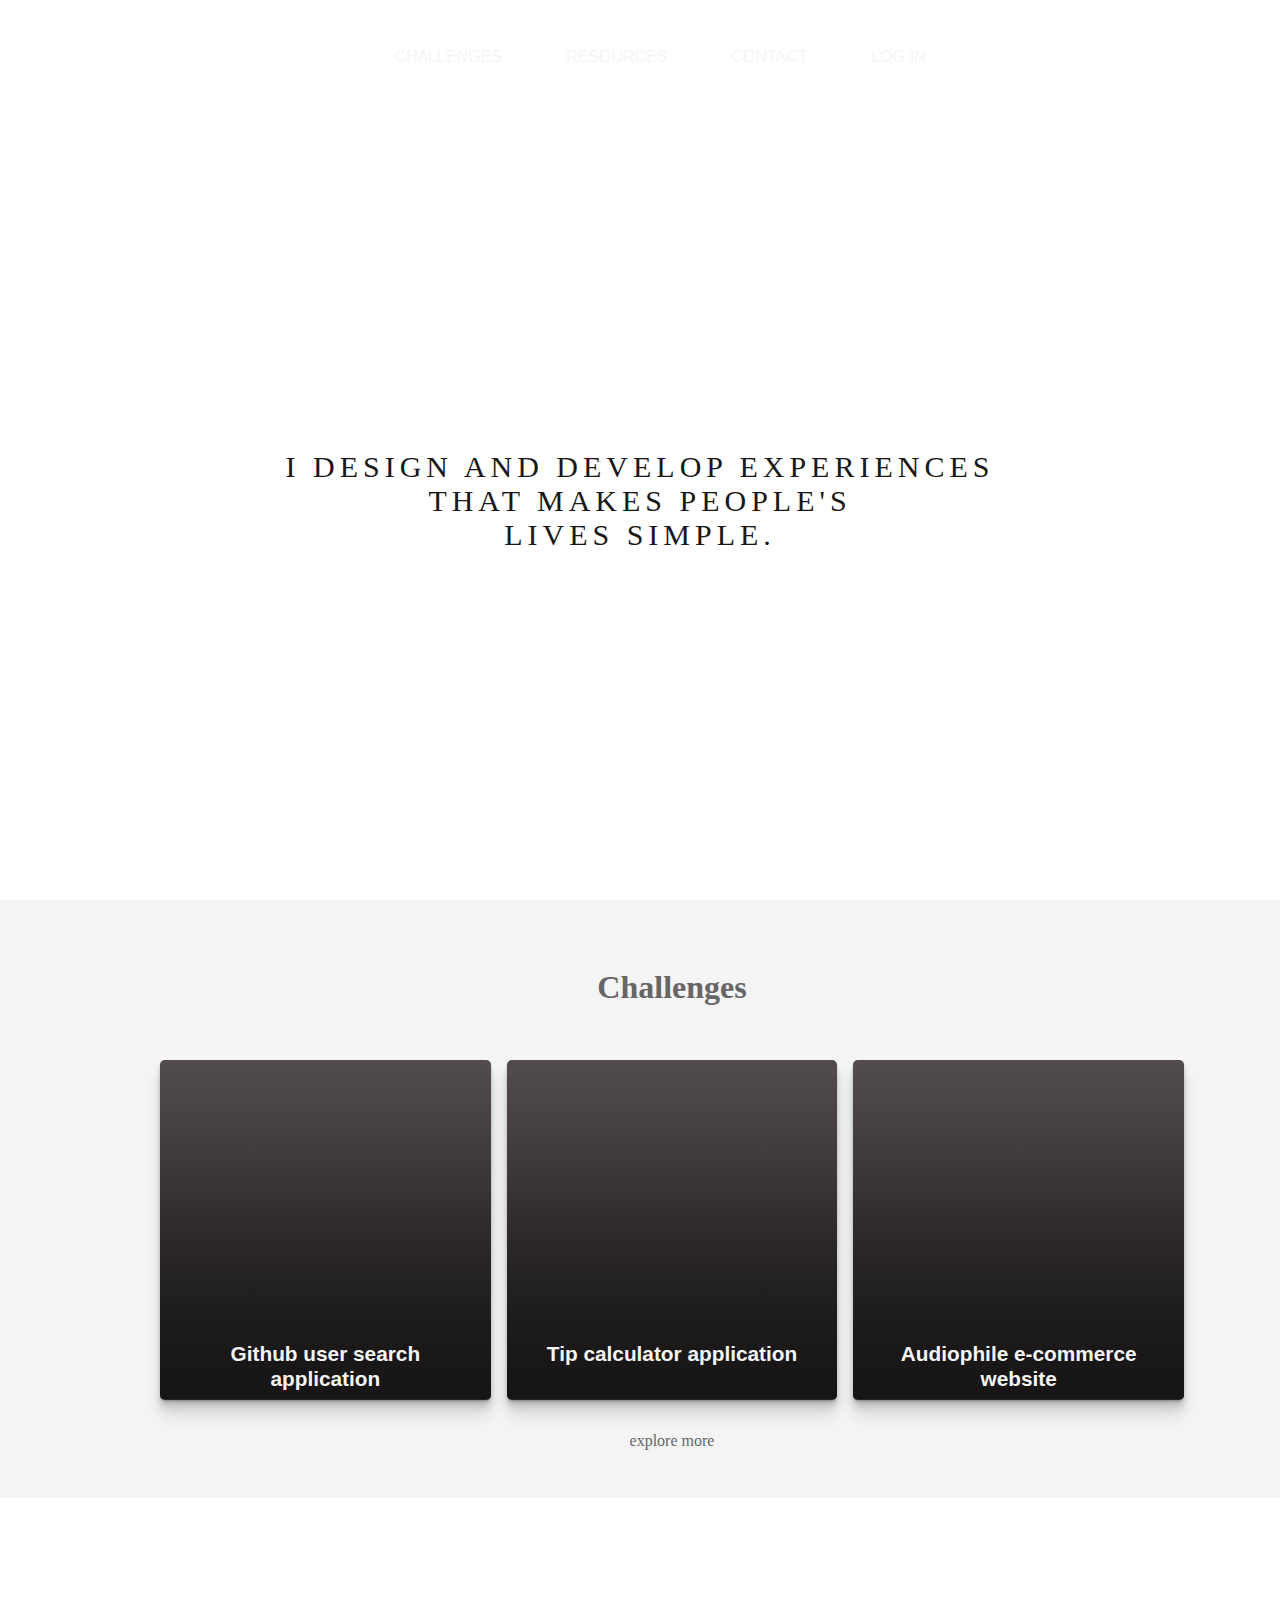
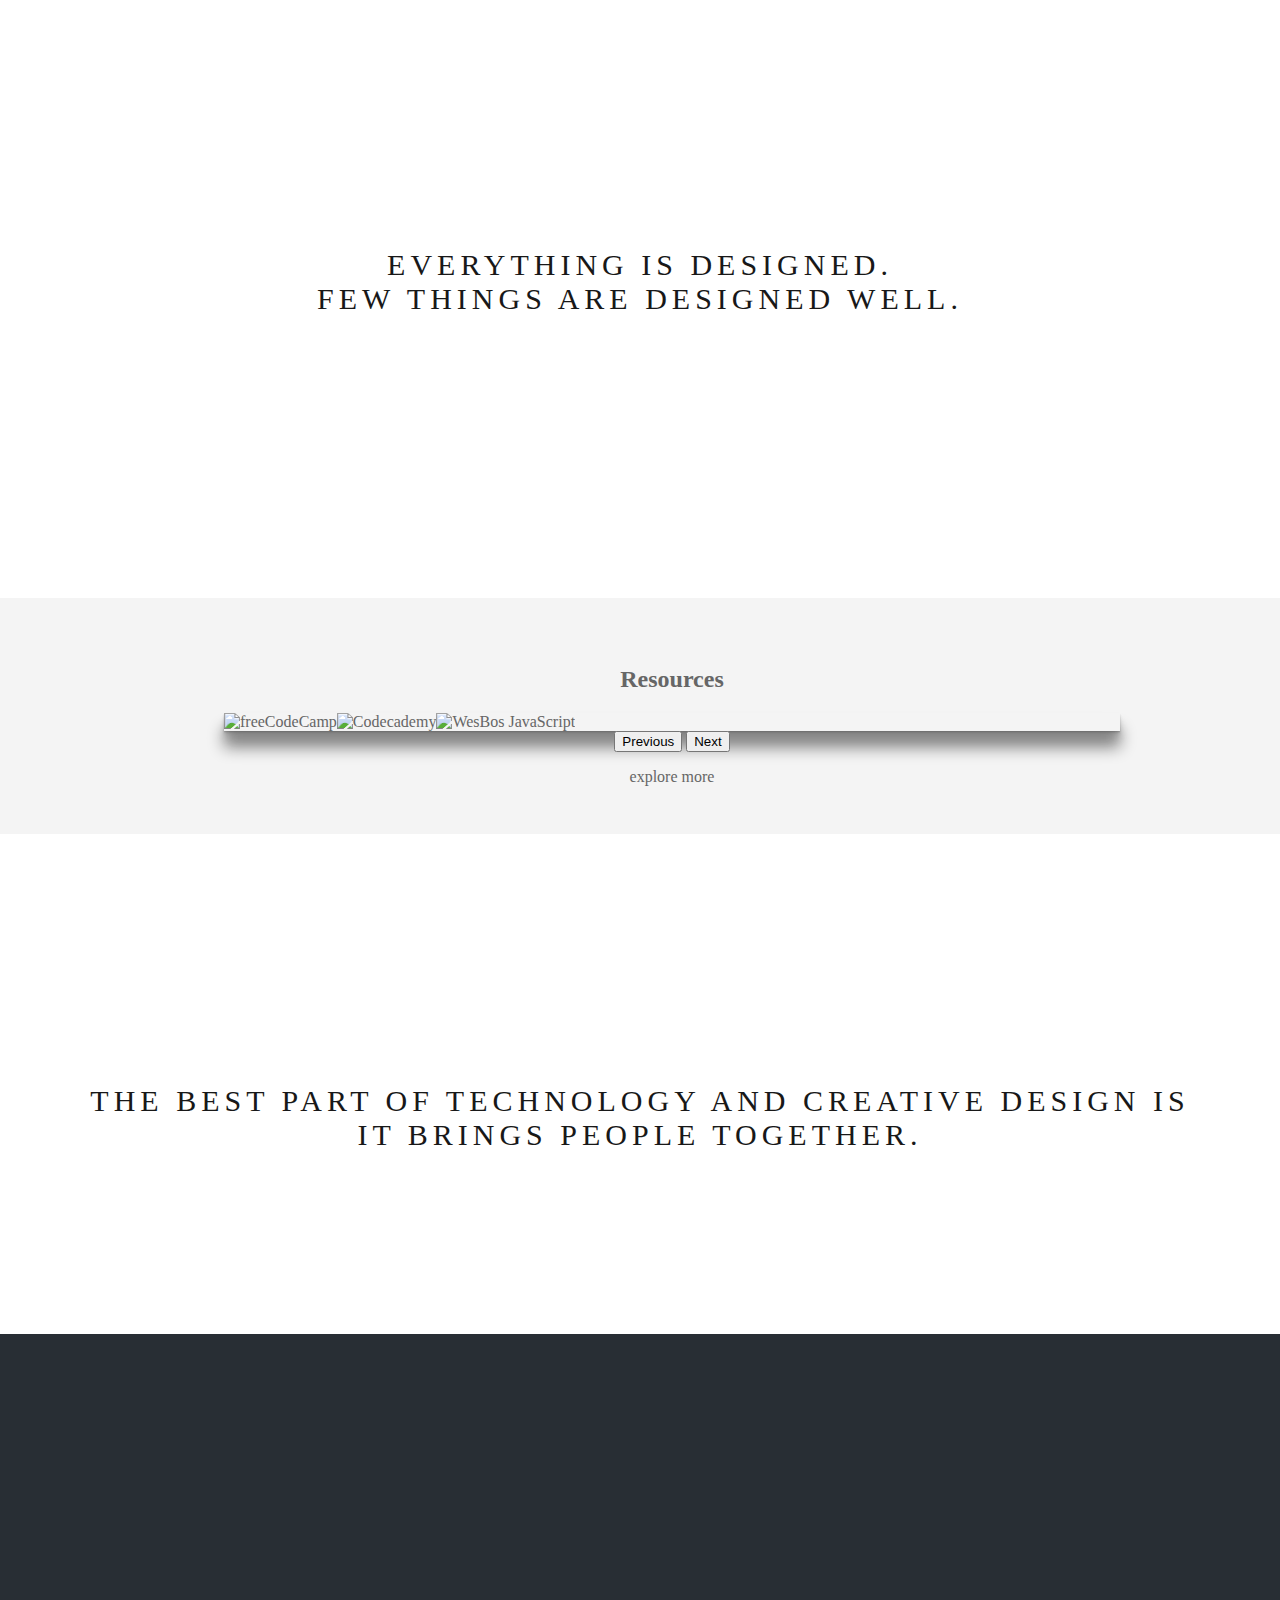
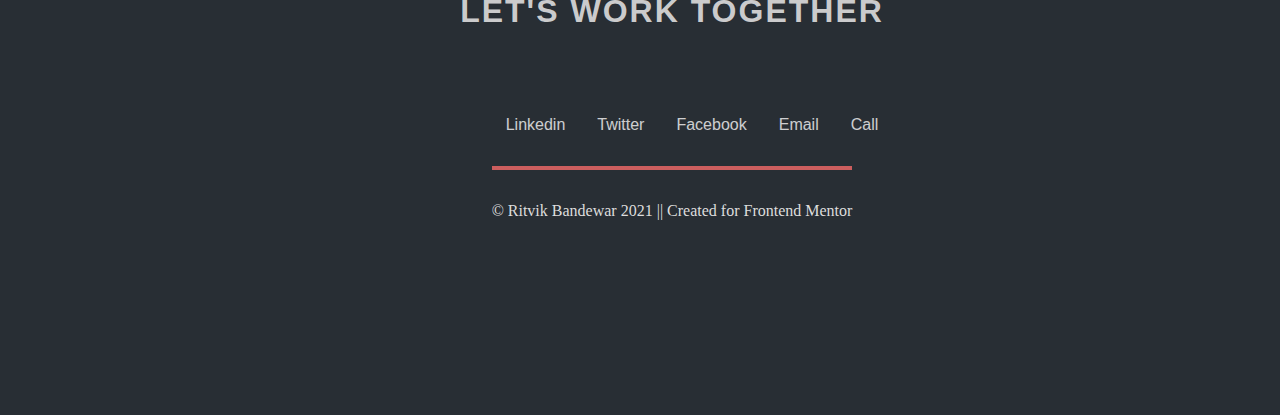
==== index.html @ 83dd07d5 "Add files via upload" ====
<!DOCTYPE html>
<html>
    <head>
        <meta charset="UTF-8">
        <meta name="viewport" content="width=device-width, initial-scale=1.0">
        <meta http-equiv="X-UA-Compatible" content="ie-edge">
        <title>Frontend Mentor | Front-end coding challenges using a real-life workflow</title>
        <link rel="shortcut icon" href="fevicon2.png" type="image/png">
        <!-- CSS only -->
        <link href="https://cdn.jsdelivr.net/npm/bootstrap@5.1.0/dist/css/bootstrap.min.css" rel="stylesheet" integrity="sha384-KyZXEAg3QhqLMpG8r+8fhAXLRk2vvoC2f3B09zVXn8CA5QIVfZOJ3BCsw2P0p/We" crossorigin="anonymous">
        <link rel="stylesheet" href="Style.css">
    </head>
    <body>
      <div class="pimg1">
        <header>
          <nav>
              <ul class="nav-list">
                  <li><a href="#challenges">Challenges</a></li>
                  <li><a href="#resource">Resources</a></li>
                  <li><a href="#contact">Contact</a></li>
                  <li><a href="login.html">log in</a></li>
              </ul>
          </nav>
        </header>
        <div class="ptext">
          <span>I design and develop experiences <br> that makes people's <br> lives simple.</span>
        </div>
      </div>
      <section id="challenges" class="section section-light">
        <h1>Challenges</h1>
        <div class="challenge-flex">
          <div class="challenge-tile">
            <div class="challenge-content">
              <h1 class="title">Github user search application</h1>
              <p class="copy">In this project, you'll use the GitHub users API to pull profile data and display it. It's a great challenge if you're looking to practice working with a 3rd-party API.</p>
              <a href="githubsearch.html" class="cardbtn"><button class="cardbtn2">Try it</button></a>
            </div>
          </div>
          <div class="challenge-tile">
            <div class="challenge-content">
              <h1 class="title">Tip calculator application</h1>
              <p class="copy">This small app is perfect for anyone starting to get to grips with JavaScript. The calculator functionality will be a nice test!</p>
              <a href="Tipcalculator.html" class="cardbtn"><button class="cardbtn2">Try it</button></a>
            </div>
          </div>
          <div class="challenge-tile">
            <div class="challenge-content">
              <h1 class="title">Audiophile e-commerce website</h1>
              <p class="copy">This huge e-commerce challenge will provide an incredible test for your front-end skills. Once you're done, you'll have an amazing project to add to your portfolio!</p>
              <a href="Audiophile.html" class="cardbtn"><button class="cardbtn2">Try it</button></a>
            </div>
          </div>
        </div>
        <footer>explore more</footer>
      </section>

      <div class="pimg2">
        <div class="ptext">
          <span>
            Everything is designed. <br> Few things are designed well.
          </span>
        </div>
      </div>
      <section class="section section-light"  id="resource">
        <h2>Resources</h2>
        <div id="carouselExampleCaptions" class="carousel slide" data-bs-ride="carousel">
          <div class="carousel-inner carousel-style">
            <div class="carousel-item active">
              <img src="freecodecamp.png" class="d-block w-100 carousel-img-style" alt="freeCodeCamp">
            </div>
            <div class="carousel-item">
              <img src="Codecademy.png" class="d-block w-100 carousel-img-style" alt="Codecademy">
            </div>
            <div class="carousel-item">
              <img src="WesBosJS.png" class="d-block w-100 carousel-img-style" alt="WesBos JavaScript">
            </div>
          </div>
          <button class="carousel-control-prev" type="button" data-bs-target="#carouselExampleCaptions" data-bs-slide="prev">
            <span class="carousel-control-prev-icon" aria-hidden="true"></span>
            <span class="visually-hidden">Previous</span>
          </button>
          <button class="carousel-control-next" type="button" data-bs-target="#carouselExampleCaptions" data-bs-slide="next">
            <span class="carousel-control-next-icon" aria-hidden="true"></span>
            <span class="visually-hidden">Next</span>
          </button>
        </div>
        <footer style="margin-top: 1rem;">explore more</footer>
      </section>
      <div class="pimg3">
        <div class="ptext">
          <span>
            The best part of technology and creative design is<br> it brings people together.
          </span>
        </div>
      </div>
    
      <section class="section section-dark contact-section" id="contact">
        <h1 class="heading-style">Let's work together</h1>  
        <div class="contact-style">
          <ul>
            <a href=""><li class="contacts">Linkedin</li></a>
            <a href=""><li class="contacts">Twitter</li></a>
            <a href=""><li class="contacts">Facebook</li></a>
            <a href=""><li class="contacts">Email</li></a>
            <a href=""><li class="contacts">Call</li></a>
          </ul>
        </div>
        <footer class="lastfooter">
          <div>&copy; Ritvik Bandewar 2021 |</div>
          <div>| Created for Frontend Mentor</div>
        </footer>
      </section>  
      
        <!-- JavaScript Bundle with Popper -->
        <script src="https://cdn.jsdelivr.net/npm/bootstrap@5.1.0/dist/js/bootstrap.bundle.min.js" integrity="sha384-U1DAWAznBHeqEIlVSCgzq+c9gqGAJn5c/t99JyeKa9xxaYpSvHU5awsuZVVFIhvj" crossorigin="anonymous"></script>
    </body>
</html>
---- Style.css ----
:root {
  --d: 700ms;
  --e: cubic-bezier(0.19, 1, 0.22, 1);
  --font-sans: "Rubik", sans-serif;
  --font-serif: "Cardo", serif;
}

body, html{
    height: 100%;
    margin: 0%;
}
.pimg1, .pimg2, .pimg3{
    position:relative;
    opacity:0.90;
    background-position:center;
    background-size:cover;
    background-repeat:no-repeat;
  
    /*
      fixed = parallax
      scroll = normal
    */
    background-attachment:fixed;
  }
.pimg1{
    background-image: url('3.jfif');
    min-height: 100%;
    max-width: 100%;
}
.pimg2{
  background-image: url('pimg2.jfif');
  min-height: 700px;
}
.pimg3{
  background-image: url('7.jfif');
  min-height: 500px;
}  
@media(max-width:568px){
    .pimg1, .pimg2, .pimg3{
      background-attachment:scroll;
      width: 100%;
    }
  }

header ,a, ul{
    display: flex;
    flex-direction: row;
    justify-content: center;
    list-style: none;
    text-decoration: none;
    color: #f4f4f4;
    opacity: 0.90;
    font-weight:unset;
    font-family: var(--font-sans);
}

@media (max-width: 980px) {
  html {
      font-size: 16px;
  }
}

@media (max-width: 768px) {
  html {
      font-size: 14px;
  }
}

@media (max-width: 480px) {
  html {
      font-size: 12px;
  }
}
@media (max-width: 480px) {
  .nav-list {
    font-size: 9px;
    padding: 0 0;
    margin: 0 0;
  }
}
a:hover{
    border: none;
    outline: none;
    border-radius: 10px;
    text-decoration: none;
    color:  rgb(6, 17, 27);
}
li{
    margin: 1rem;
}

.nav-list{
  display: flex;
}

.nav-list a{
  display: block;
  padding: 1em;
  text-transform: uppercase; 
}

.ptext{
    position:absolute;
    top: 50%;
    width: 100%;
    text-align: center;
    color: #000;
    letter-spacing: 5px;
    font-size: 30px;
    text-transform: uppercase;
}


/* .ptext .border.trans{
  background-color:transparent;
} */

.section{
    text-align:center;
    padding:3em 2em;
    width: 100%;
    height: fit-content;
}
  
.section-light{
   background-color:#f4f4f4;
   color:#666;
}
  
.section-dark{
   background-color:#282e34;
   color:#ddd;
}

.challenge-flex{
  width: 100%;
  max-width: 1024px;
  margin: 0 auto;
  display: flex;
  justify-content: center;
  gap: 1rem;
  padding: 2rem;
  font-family: var(--font-sans);
}

@media (min-width: 600px) {
  .challenge-flex {
    grid-template-columns: repeat(2, 1fr);
  }
}
@media (min-width: 800px) {
  .challenge-flex {
    grid-template-columns: repeat(4, 1fr);
  }
}

.challenge-tile{
  border-radius: 5px;
  display: flex;
  align-items: flex-end;
  flex-direction: row;
  position:relative;
  overflow: hidden;
  padding: 1rem;
  width: 100%;
  text-align: center;
  color: whitesmoke;
  background-color: rgb(105, 96, 96);
  box-shadow: 0 1px 1px rgba(0, 0, 0, 0.1), 0 2px 2px rgba(0, 0, 0, 0.1), 0 4px 4px rgba(0, 0, 0, 0.1), 0 8px 8px rgba(0, 0, 0, 0.1), 0 16px 16px rgba(0, 0, 0, 0.1);
}

@media screen and (max-width: 700px){
  .challenge-tile{
    height: 350px;
  }
  .challenge-flex{
    display: flex;
    flex-wrap: wrap;
  }
}

.challenge-tile::before{
  content: "";
  position: absolute;  
  top: 0;
  left: 0;
  width: 100%;
  height: 110%;
  background-size: cover;
  background-position:  0 0;
  transition: transform calc(var(--d)*1.5) var(--e);
  pointer-events: none;
}
.challenge-tile::after{
  content: "";
  position: absolute;
  top: 0;
  left: 0;
  width: 100%;
  height: 200%;
  pointer-events: none;
  background-image: linear-gradient(to bottom, rgba(0, 0, 0, 0) 0%, rgba(0, 0, 0, 0.009) 11.7%, rgba(0, 0, 0, 0.034) 22.1%, rgba(0, 0, 0, 0.072) 31.2%, rgba(0, 0, 0, 0.123) 39.4%, rgba(0, 0, 0, 0.182) 46.6%, rgba(0, 0, 0, 0.249) 53.1%, rgba(0, 0, 0, 0.32) 58.9%, rgba(0, 0, 0, 0.394) 64.3%, rgba(0, 0, 0, 0.468) 69.3%, rgba(0, 0, 0, 0.54) 74.1%, rgba(0, 0, 0, 0.607) 78.8%, rgba(0, 0, 0, 0.668) 83.6%, rgba(0, 0, 0, 0.721) 88.7%, rgba(0, 0, 0, 0.762) 94.1%, rgba(0, 0, 0, 0.79) 100%);
  transform: translateY(-50%);
  transition: transform calc(var(--d)*2) var(--e);
}

.challenge-tile:nth-child(1){
  background-image: url('github\ search\ app.jpg');
}
.challenge-tile:nth-child(2){
  background-image: url('Tip\ calculator\ app.jpg');
}
.challenge-tile:nth-child(3){
  background-image: url('audiophile\ webpage.jpg');
}
.challenge-content{
  position: relative;
  display: flex;
  flex-direction: column;
  align-items: center;
  width: 100%;
  object-fit: cover;
  border-radius: 5px 5px 0 0;
  padding: 1rem;
  transition: transform var(--d) var(--e);
  z-index: 1;
}

.challenge-content > * + * {
  margin-top: 1rem;
}

.title{
  font-size: 1.3rem;
  font-weight: bold;
  line-height: 1.2;
}

.copy {
  font-family: var(--font-serif);
  font-size: 1.125rem;
  font-style: italic;
  line-height: 1.35;
}

.cardbtn {
  cursor: pointer;
  font-size: 0.65rem;
  font-weight: bold;
  letter-spacing: 0.025rem;
  text-transform: uppercase;
  color: white;
  background-color: black;
  border: none;
  outline: none;
  margin: 0 auto;
  padding: 1px 10px;
  width: auto;
  border-radius: 5px;
}
.cardbtn:hover {
  background-color: black;
}
.cardbtn:focus {
  outline: 1px dashed yellow;
  outline-offset: 3px;
}
.cardbtn2{
  border: none;
  outline: none;
  margin-bottom: 1.5rem;
  background-color: black;
  color: white;
}
@media (hover:hover) and (min-width: 600px){
  .challenge-tile{
    transform: translateY(0);
  }
  .challenge-content{
    transform: translateY(calc(100% - 4.5rem));
  }
  .challenge-content > *  :not(.title){
    /* opacity: 0; */
    transform: translateY(1rem);
    transition: transform var(--d) var(--e), opacity var(--d) var(--e);
  }


  .challenge-tile:hover,
.challenge-tile:focus-within {
    align-items: center;
  }
  .challenge-tile:hover:before,
.challenge-tile:focus-within:before {
    transform: translateY(-4%);
  }
  .challenge-tile:hover:after,
.challenge-tile:focus-within:after {
    transform: translateY(-50%);
  }
  .challenge-tile:hover .challenge-content,
.challenge-tile:focus-within .challenge-content {
    transform: translateY(0);
  }
  .challenge-tile:hover .challenge-content > *:not(.title),
.challenge-tile:focus-within .challenge-content > *:not(.title) {
    opacity: 1;
    transform: translateY(0);
    transition-delay: calc(var(--d) / 8);
  }

.challenge-tile:focus-within:before, .challenge-tile:focus-within:after,
.challenge-tile:focus-within .challenge-content,
.challenge-tile:focus-within .challenge-content > *:not(.title) {
    transition-duration: 0s;
  }
}

/* for carousel */
.carousel-style{
  display: flex;
  width: 70%;
  height: 50%;
  margin: 0 auto;
  box-shadow: 0 1px 1px rgba(0, 0, 0, 0.1), 0 2px 2px rgba(0, 0, 0, 0.1), 0 4px 4px rgba(0, 0, 0, 0.1), 0 8px 8px rgba(0, 0, 0, 0.1), 0 16px 16px rgba(0, 0, 0, 0.486);
}
/* .carousel-caption-style{
  position:absolute;
  text-align: center;
  color: #000;
  letter-spacing: 5px;
  font-size: 30px;
  text-transform: uppercase;  
} */
/* .carousel-caption-style{
  top: 80%;
  color: #000;
} */
.carousel-img-style{
  background-size: cover;
  width: 400px;
  height: 450px;
}
@media (max-width: 800px){
  .carousel-img-style{
    background-size: cover;
    width: fit-content;
    height: fit-content;
  }
}

/* for contacts */
.contact-section{
  height: 65vh;
  display: flex;
  flex-direction: column;
  justify-content: center;
  align-items: center;
}
.heading-style{
  font-family: var(--font-sans);
  letter-spacing: 2px;
  text-transform: uppercase;
  opacity: 0.90;
  margin-top: 3em;
}
.contact-style{
  display: flex;
  justify-content: center;
  gap: 2em;
  margin-top: 2em;
}

.contacts{
  display: flex;
  justify-content: center;
  color: #f4f4f4;
  transition: transform 0.3s ease-out;
  transform: translateY(0);
}
@media screen and (max-width: 400px) {
  .contact-style{
    display: flex;
    justify-content: center;
    font-size: 12px;
  }
  .section-dark{
    height: max-content;   
  }
}
.contacts:hover{
  color: #f4f4f4; 
  transform: translateY(10px);
}

.lastfooter{
  display: flex;
  padding: 2em 0;
  justify-content: space-evenly;
  border-top: 4px solid rgb(204, 94, 94);
}
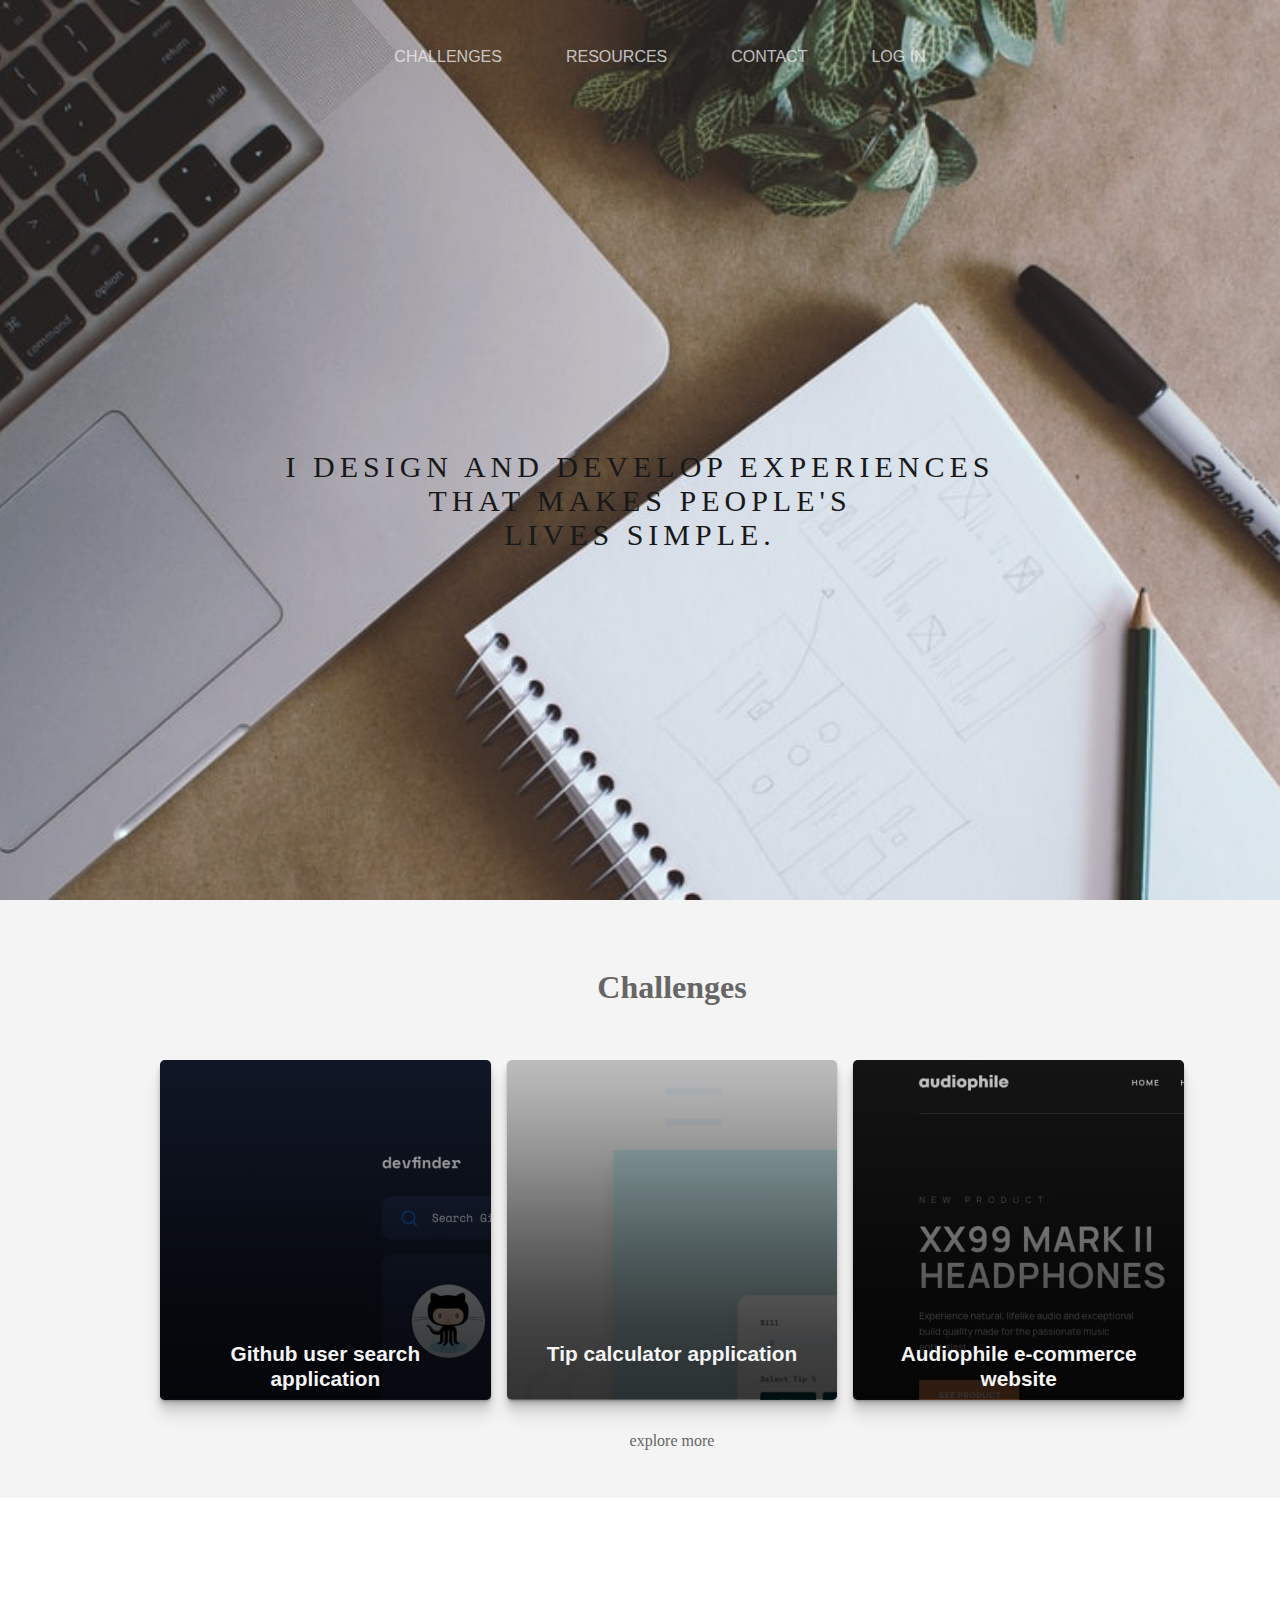
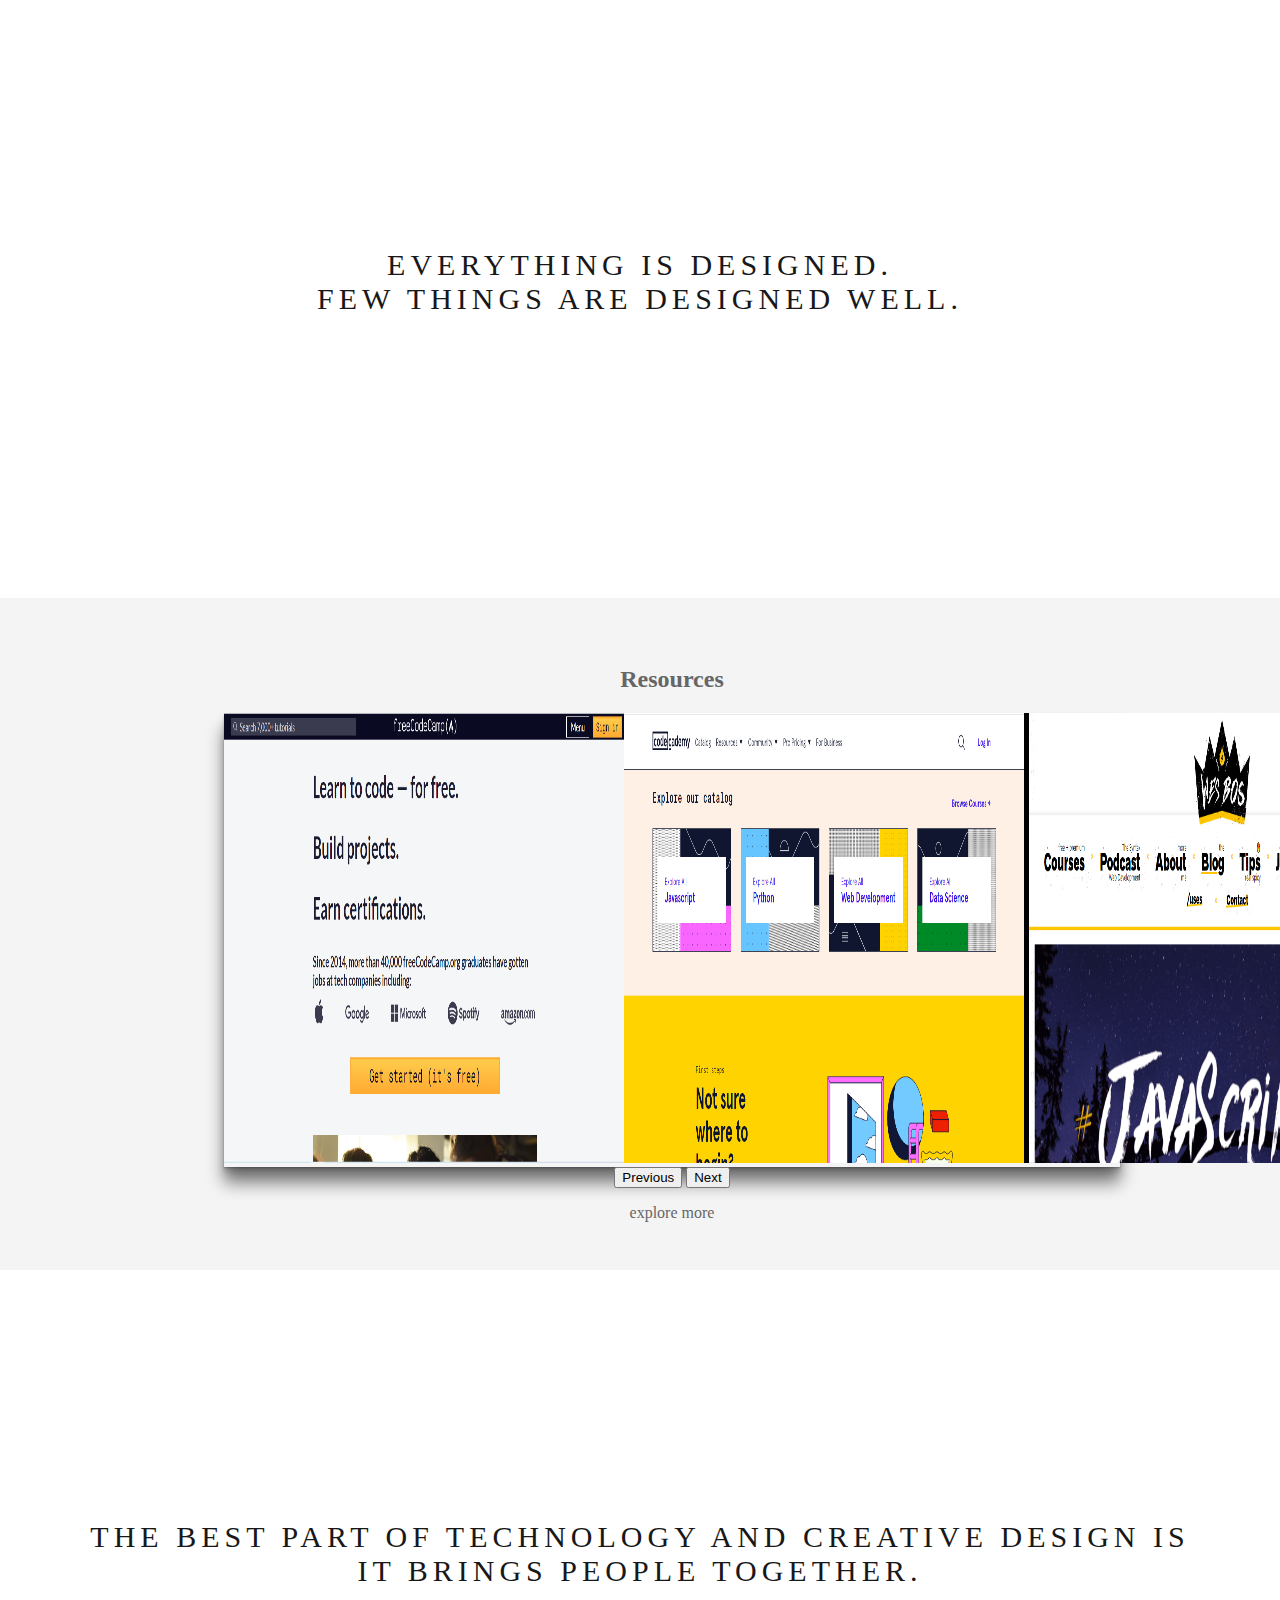
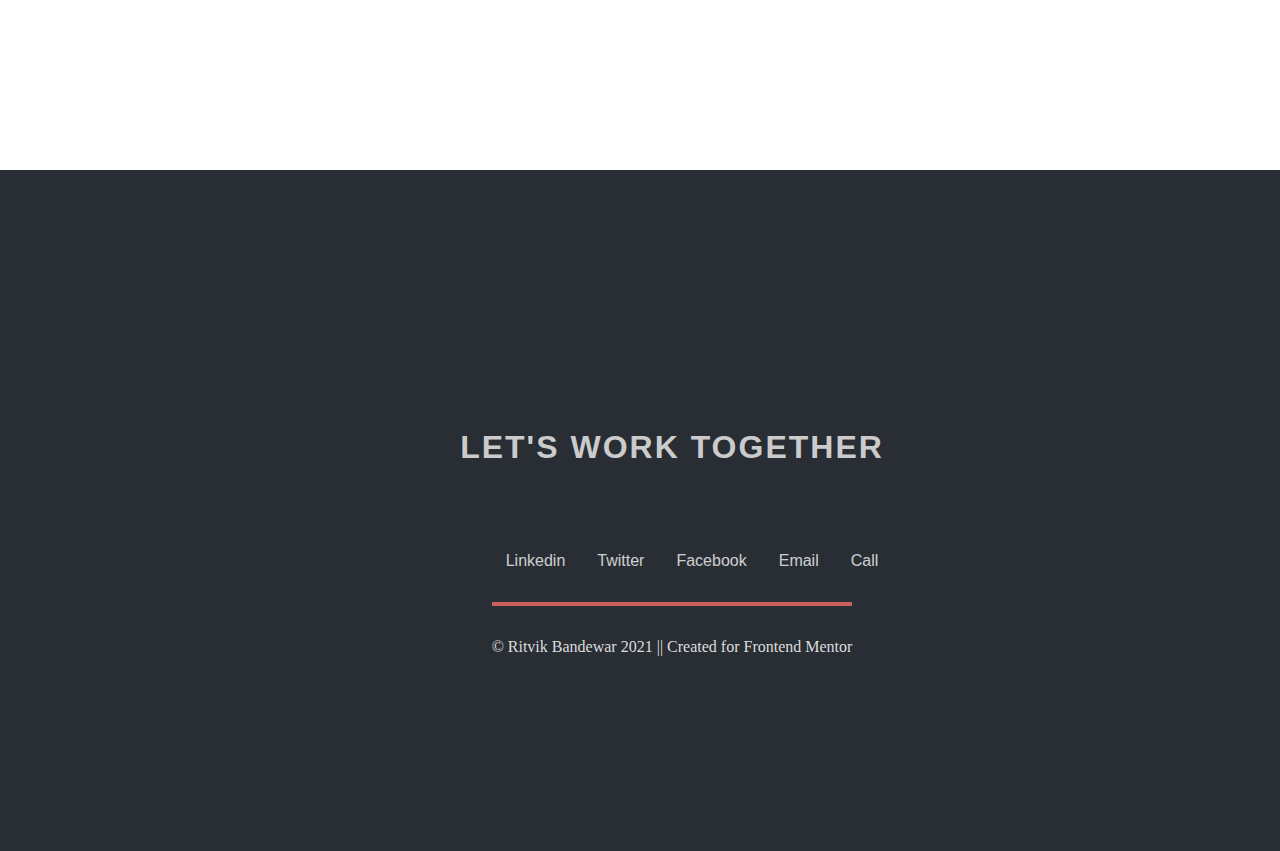
==== commit 72372c56: "Add files via upload" ====
--- a/index.html
+++ b/index.html
@@ -5,7 +5,7 @@
         <meta name="viewport" content="width=device-width, initial-scale=1.0">
         <meta http-equiv="X-UA-Compatible" content="ie-edge">
         <title>Frontend Mentor | Front-end coding challenges using a real-life workflow</title>
-        <link rel="shortcut icon" href="fevicon2.png" type="image/png">
+        <link rel="shortcut icon" href="images/fevicon2.png" type="image/png">
         <!-- CSS only -->
         <link href="https://cdn.jsdelivr.net/npm/bootstrap@5.1.0/dist/css/bootstrap.min.css" rel="stylesheet" integrity="sha384-KyZXEAg3QhqLMpG8r+8fhAXLRk2vvoC2f3B09zVXn8CA5QIVfZOJ3BCsw2P0p/We" crossorigin="anonymous">
         <link rel="stylesheet" href="Style.css">
@@ -66,13 +66,13 @@
         <div id="carouselExampleCaptions" class="carousel slide" data-bs-ride="carousel">
           <div class="carousel-inner carousel-style">
             <div class="carousel-item active">
-              <img src="freecodecamp.png" class="d-block w-100 carousel-img-style" alt="freeCodeCamp">
+              <img src="images/freecodecamp.png" class="d-block w-100 carousel-img-style" alt="freeCodeCamp">
             </div>
             <div class="carousel-item">
-              <img src="Codecademy.png" class="d-block w-100 carousel-img-style" alt="Codecademy">
+              <img src="images/Codecademy.png" class="d-block w-100 carousel-img-style" alt="Codecademy">
             </div>
             <div class="carousel-item">
-              <img src="WesBosJS.png" class="d-block w-100 carousel-img-style" alt="WesBos JavaScript">
+              <img src="images/WesBosJS.png" class="d-block w-100 carousel-img-style" alt="WesBos JavaScript">
             </div>
           </div>
           <button class="carousel-control-prev" type="button" data-bs-target="#carouselExampleCaptions" data-bs-slide="prev">
--- a/Style.css
+++ b/Style.css
@@ -23,16 +23,16 @@
     background-attachment:fixed;
   }
 .pimg1{
-    background-image: url('3.jfif');
+    background-image: url('images/3.jfif');
     min-height: 100%;
     max-width: 100%;
 }
 .pimg2{
-  background-image: url('pimg2.jfif');
+  background-image: url('images/pimg2.jfif');
   min-height: 700px;
 }
 .pimg3{
-  background-image: url('7.jfif');
+  background-image: url('images/7.jfif');
   min-height: 500px;
 }  
 @media(max-width:568px){
@@ -205,13 +205,13 @@
 }
 
 .challenge-tile:nth-child(1){
-  background-image: url('github\ search\ app.jpg');
+  background-image: url('images/github\ search\ app.jpg');
 }
 .challenge-tile:nth-child(2){
-  background-image: url('Tip\ calculator\ app.jpg');
+  background-image: url('images/Tip\ calculator\ app.jpg');
 }
 .challenge-tile:nth-child(3){
-  background-image: url('audiophile\ webpage.jpg');
+  background-image: url('images/audiophile\ desktop.jpg');
 }
 .challenge-content{
   position: relative;
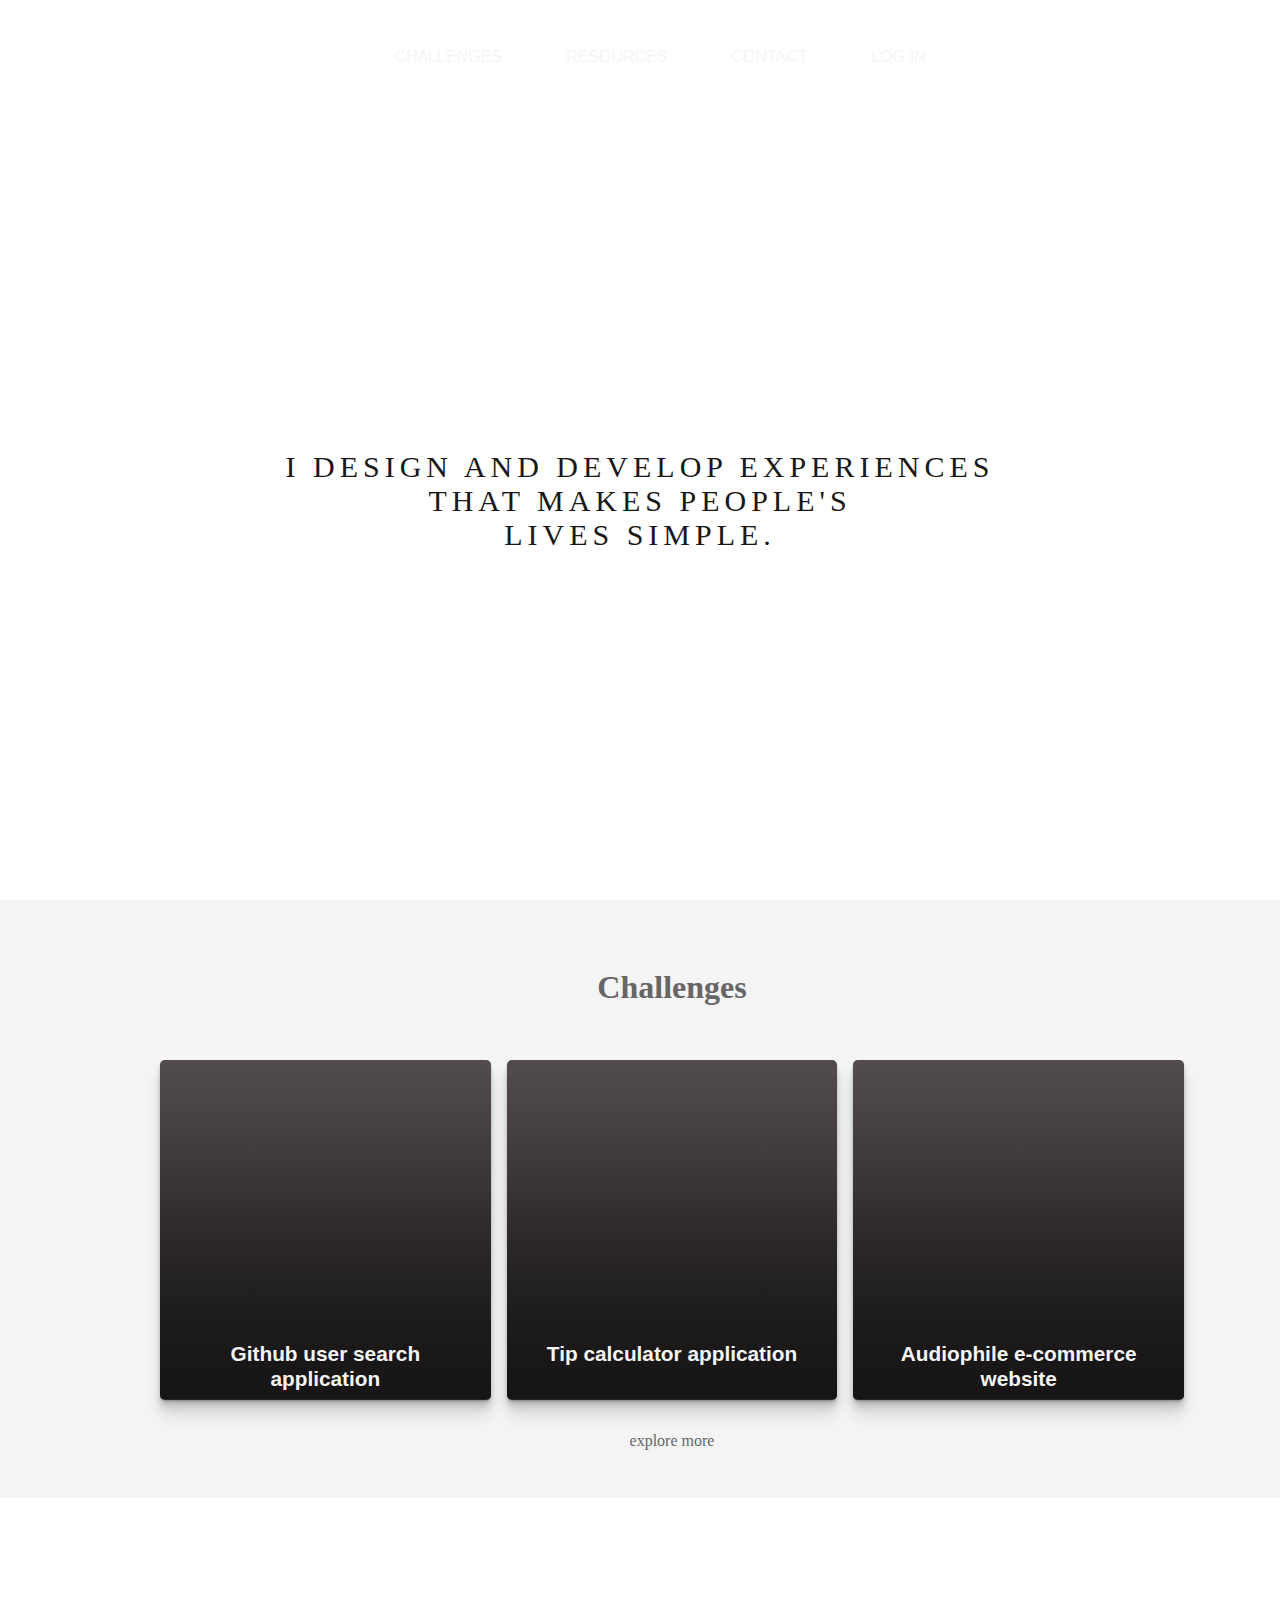
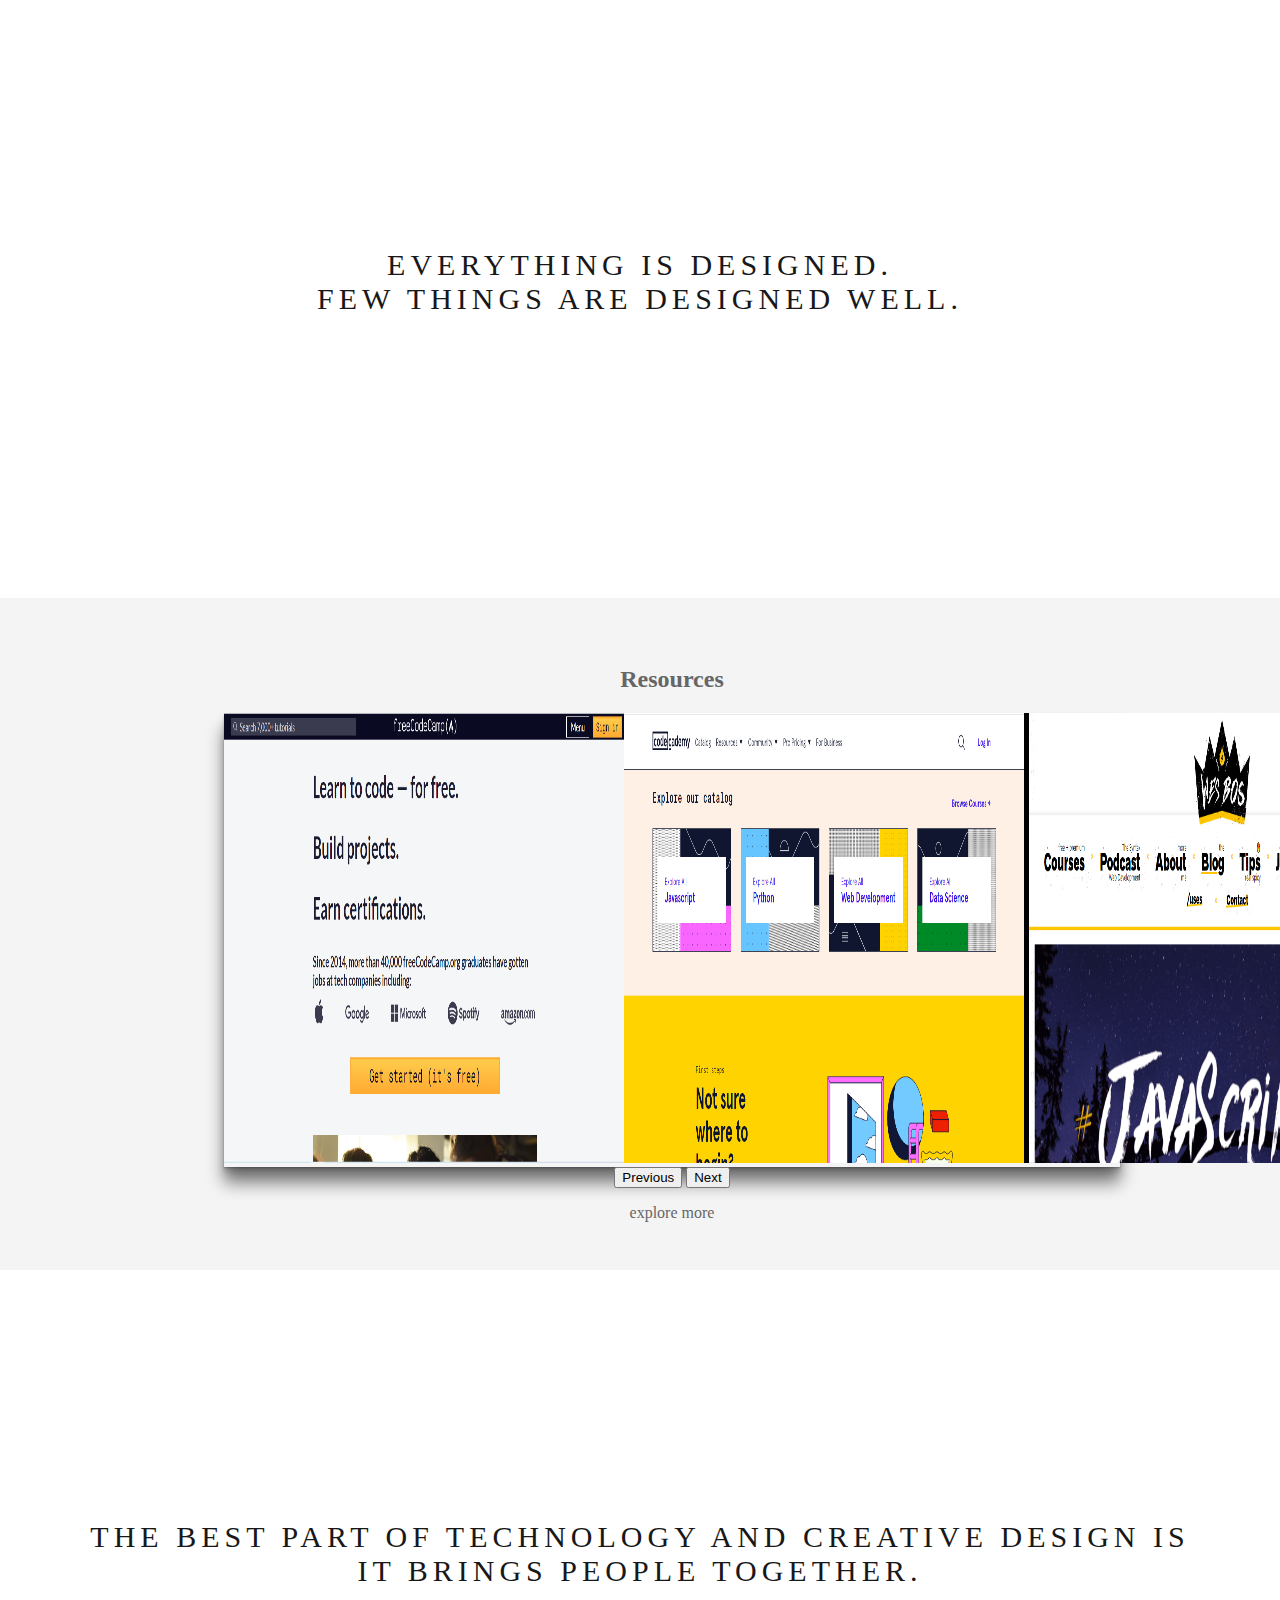
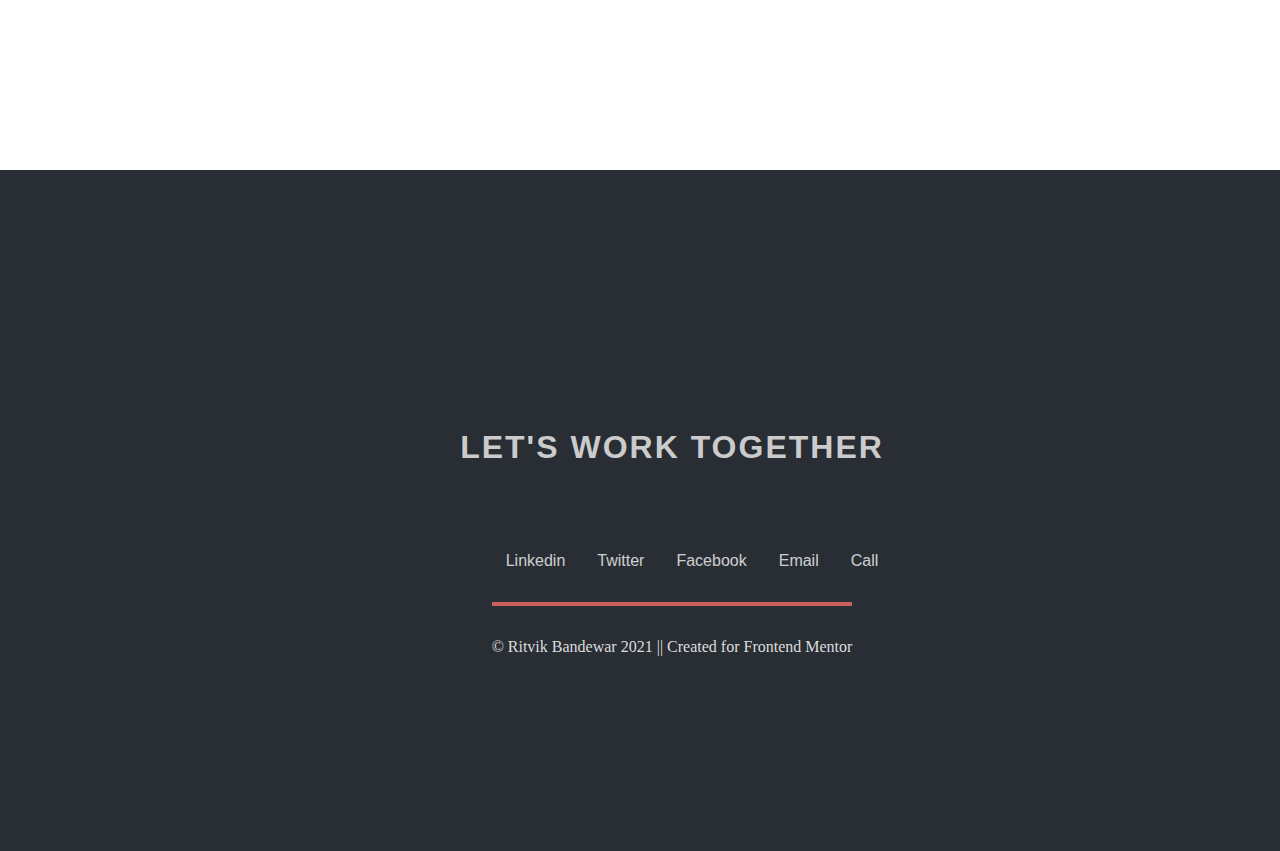
==== commit 89274feb: "Add files via upload" ====
--- a/index.html
+++ b/index.html
@@ -5,7 +5,7 @@
         <meta name="viewport" content="width=device-width, initial-scale=1.0">
         <meta http-equiv="X-UA-Compatible" content="ie-edge">
         <title>Frontend Mentor | Front-end coding challenges using a real-life workflow</title>
-        <link rel="shortcut icon" href="images/fevicon2.png" type="image/png">
+        <link rel="shortcut icon" href="fevicon2.png" type="image/png">
         <!-- CSS only -->
         <link href="https://cdn.jsdelivr.net/npm/bootstrap@5.1.0/dist/css/bootstrap.min.css" rel="stylesheet" integrity="sha384-KyZXEAg3QhqLMpG8r+8fhAXLRk2vvoC2f3B09zVXn8CA5QIVfZOJ3BCsw2P0p/We" crossorigin="anonymous">
         <link rel="stylesheet" href="Style.css">
@@ -66,13 +66,13 @@
         <div id="carouselExampleCaptions" class="carousel slide" data-bs-ride="carousel">
           <div class="carousel-inner carousel-style">
             <div class="carousel-item active">
-              <img src="images/freecodecamp.png" class="d-block w-100 carousel-img-style" alt="freeCodeCamp">
+              <img src="freecodecamp.png" class="d-block w-100 carousel-img-style" alt="freeCodeCamp">
             </div>
             <div class="carousel-item">
-              <img src="images/Codecademy.png" class="d-block w-100 carousel-img-style" alt="Codecademy">
+              <img src="Codecademy.png" class="d-block w-100 carousel-img-style" alt="Codecademy">
             </div>
             <div class="carousel-item">
-              <img src="images/WesBosJS.png" class="d-block w-100 carousel-img-style" alt="WesBos JavaScript">
+              <img src="WesBosJS.png" class="d-block w-100 carousel-img-style" alt="WesBos JavaScript">
             </div>
           </div>
           <button class="carousel-control-prev" type="button" data-bs-target="#carouselExampleCaptions" data-bs-slide="prev">
@@ -98,11 +98,11 @@
         <h1 class="heading-style">Let's work together</h1>  
         <div class="contact-style">
           <ul>
-            <a href=""><li class="contacts">Linkedin</li></a>
-            <a href=""><li class="contacts">Twitter</li></a>
-            <a href=""><li class="contacts">Facebook</li></a>
-            <a href=""><li class="contacts">Email</li></a>
-            <a href=""><li class="contacts">Call</li></a>
+            <a href="#"><li class="contacts">Linkedin</li></a>
+            <a href="#"><li class="contacts">Twitter</li></a>
+            <a href="#"><li class="contacts">Facebook</li></a>
+            <a href="#"><li class="contacts">Email</li></a>
+            <a href="#"><li class="contacts">Call</li></a>
           </ul>
         </div>
         <footer class="lastfooter">
